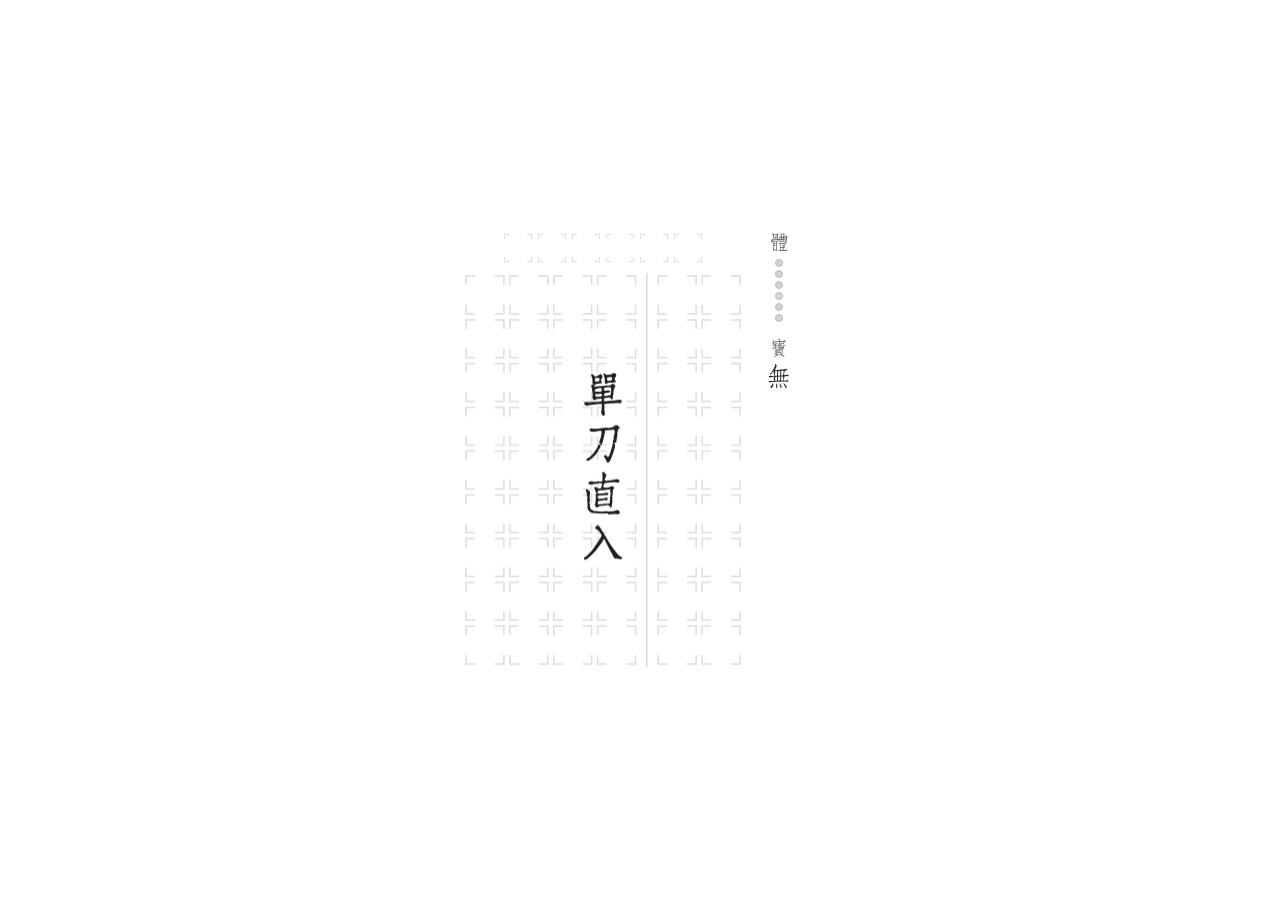
==== index.html @ 14ae718d "feat: style, animation and copy update" ====
<!doctype html>
<html lang="zh-Hant">
  <head>
    <meta charset="utf-8">
    <meta name="viewport" content="width=device-width, initial-scale=1, viewport-fit=cover">
    <title>寸步短夢</title>
    <link rel="stylesheet" href="./styles.css?v=20260822-61">
  </head>
  <body>
    <div id="ui-effects" class="ui-effects" aria-hidden="true"></div>
    <main class="game-shell">
      <section class="play-area" aria-label="寸步短夢棋盤">
        <div id="upcoming" class="upcoming-row" aria-label="將至"></div>
        <canvas id="game" width="300" height="423"></canvas>
      </section>

      <aside class="side-panel" aria-label="狀態">
        <div class="status-block">
          <div class="stats-row">
            <div class="stat-item body-meter-section">
              <p class="label">體</p>
              <div class="stat-value-row">
                <div id="body-meter" class="body-meter" aria-label="體魄與根骨"></div>
              </div>
            </div>
            <div class="stat-item">
              <p class="label">寶</p>
              <p id="treasure" class="value">無</p>
            </div>
            <div class="blessings-section">
              <div id="blessings" class="blessing-tags" aria-label="已得福澤"></div>
            </div>
          </div>
        </div>
        <div class="mobile-pause-actions">
          <button id="pause-run" type="button">止戈</button>
        </div>
        <div class="round-actions">
          <p id="round" class="round-value">第一回</p>
          <button id="new-run" type="button">週而復始</button>
        </div>
        <div class="hidden-dev-controls">
          <button id="show-shop" type="button">暫看行商</button>
        </div>
      </aside>
    </main>

    <script type="module" src="./src/main.js?v=20260822-147"></script>
  </body>
</html>
---- styles.css ----
@font-face {
  font-family: "Huiwen-Fangsong";
  src: url("./assets/fonts/huiwen-fangsong.ttf") format("truetype");
  font-display: block;
}

:root {
  color-scheme: light;
  --bg: #ffffff;
  --ink: #222222;
  --muted: #666666;
  --panel: #ffffff;
  --line: #bdbdbd;
  --accent: #333333;
  --red-heart: #a30636;
  --shield-blue: #5f7fa8;
  --curse-blue: #0057ba;
}

* {
  box-sizing: border-box;
}

body {
  min-height: 100vh;
  margin: 0;
  display: grid;
  place-items: center;
  align-content: center;
  gap: 14px;
  background: var(--bg);
  color: var(--ink);
  font-family: "Huiwen-Fangsong", "STFangsong", "Songti TC", serif;
  touch-action: none;
  overscroll-behavior: none;
}

.ui-effects {
  position: fixed;
  inset: 0;
  z-index: 5;
  pointer-events: none;
}

.ui-effect-glyph {
  position: absolute;
  left: 0;
  top: 0;
  font-family: "Huiwen-Fangsong", "STFangsong", "Songti TC", serif;
  font-size: 1.72rem;
  font-weight: 400;
  line-height: 1;
  will-change: transform, opacity;
}

.ui-effect-glyph.expand {
  font-size: 2.05rem;
}

.game-shell {
  position: relative;
  width: min(94vw, 620px);
  display: grid;
  grid-template-columns: minmax(260px, 300px) max-content;
  gap: 7px;
  align-items: start;
  justify-content: center;
}

.play-area {
  padding: 10px;
  background: #ffffff;
}

.upcoming-row {
  display: grid;
  grid-template-columns: repeat(6, 30px);
  gap: 4px;
  justify-content: center;
  margin-bottom: 10px;
}

.upcoming-slot {
  --corner: #dddddd;
  position: relative;
  display: grid;
  place-items: center;
  aspect-ratio: 1;
  color: var(--ink);
  font-size: 1.22rem;
  font-weight: 400;
  line-height: 1;
  animation: upcoming-shift 180ms ease-out both;
}

.upcoming-slot::before {
  content: "";
  position: absolute;
  inset: 1px;
  background:
    linear-gradient(var(--corner), var(--corner)) left top / 5px 1px no-repeat,
    linear-gradient(var(--corner), var(--corner)) left top / 1px 5px no-repeat,
    linear-gradient(var(--corner), var(--corner)) right top / 5px 1px no-repeat,
    linear-gradient(var(--corner), var(--corner)) right top / 1px 5px no-repeat,
    linear-gradient(var(--corner), var(--corner)) left bottom / 5px 1px no-repeat,
    linear-gradient(var(--corner), var(--corner)) left bottom / 1px 5px no-repeat,
    linear-gradient(var(--corner), var(--corner)) right bottom / 5px 1px no-repeat,
    linear-gradient(var(--corner), var(--corner)) right bottom / 1px 5px no-repeat;
}

.upcoming-slot.attack {
  color: var(--red-heart);
}

.upcoming-slot.cursed::after {
  content: "呪";
  position: absolute;
  right: 3px;
  top: 2px;
  color: var(--curse-blue);
  font-size: 0.52rem;
  line-height: 1;
}

@keyframes upcoming-shift {
  from {
    opacity: 0;
    transform: translateX(10px);
  }

  to {
    opacity: 1;
    transform: translateX(0);
  }
}

canvas {
  width: 100%;
  aspect-ratio: 300 / 423;
  display: block;
  background: #ffffff;
}

.side-panel {
  width: max-content;
  justify-self: start;
  display: grid;
  grid-template-columns: max-content max-content;
  gap: 10px;
  align-items: start;
  padding: 10px 0;
  background: var(--panel);
}

.status-block {
  width: max-content;
  min-width: 0;
  display: block;
}

.label {
  margin: 0;
  color: var(--muted);
  font-size: 1.26rem;
  font-weight: 400;
  text-align: center;
  writing-mode: vertical-rl;
  text-orientation: upright;
}

.value {
  margin: 0;
  font-size: 1.58rem;
  font-weight: 400;
  line-height: 1;
  text-align: center;
  writing-mode: vertical-rl;
  text-orientation: upright;
  will-change: transform, opacity;
}

.value-roll-up {
  animation: value-roll-up 260ms ease-out both;
}

.value-roll-down {
  animation: value-roll-down 260ms ease-out both;
}

.stats-row {
  display: flex;
  flex-direction: column;
  align-items: center;
  gap: 13px;
}

.stat-item {
  display: flex;
  flex-direction: column;
  align-items: center;
  gap: 6px;
  min-width: 0;
}

.stat-value-row {
  width: 38px;
  min-height: 66px;
  display: flex;
  justify-content: center;
}

.body-meter {
  display: grid;
  grid-template-rows: repeat(6, 8px);
  grid-auto-flow: column;
  grid-auto-columns: 8px;
  width: 38px;
  gap: 3px 4px;
  align-items: center;
  justify-content: center;
}

.body-meter.hp-shake {
  animation: hp-shake 420ms ease-in-out both;
}

.body-dot {
  width: 8px;
  height: 8px;
  border: 1px solid var(--line);
  background: #d2d2d2;
  border-radius: 50%;
}

.body-dot.filled {
  border-color: var(--red-heart);
  background: var(--red-heart);
}

.guard-dot {
  width: 8px;
  height: 8px;
  border: 1px solid var(--shield-blue);
  background: var(--shield-blue);
  border-radius: 50%;
}

.body-dot {
  grid-row: auto;
}

.blessings-section {
  min-width: 0;
  display: flex;
  flex-direction: column;
  align-items: center;
  gap: 6px;
}

.blessing-tags {
  min-height: 66px;
  display: flex;
  flex-direction: column;
  flex-wrap: wrap;
  align-items: center;
  justify-content: center;
  gap: 8px;
}

.blessing-tag {
  border: 1px solid var(--red-heart);
  border-radius: 2px;
  padding: 3px 1px;
  color: var(--red-heart);
  font-size: 0.92rem;
  line-height: 1.2;
  text-align: center;
  writing-mode: vertical-rl;
  text-orientation: upright;
}

.blessing-tag.curse-tag {
  border-color: var(--curse-blue);
  color: var(--curse-blue);
}

.round-actions {
  width: max-content;
  display: flex;
  flex-direction: column;
  align-items: center;
  gap: 6px;
}

.mobile-pause-actions {
  display: none;
}

.round-value {
  margin: 0;
  color: var(--ink);
  font-size: 1.04rem;
  font-weight: 800;
  line-height: 1.2;
  text-align: center;
  writing-mode: vertical-rl;
  text-orientation: upright;
}

.is-idle .round-value {
  visibility: hidden;
}

@keyframes hp-shake {
  0%,
  100% {
    transform: translateX(0);
  }

  20% {
    transform: translateX(-3px);
  }

  40% {
    transform: translateX(3px);
  }

  60% {
    transform: translateX(-2px);
  }

  80% {
    transform: translateX(2px);
  }
}

@keyframes value-roll-up {
  0% {
    opacity: 0.32;
    transform: translateY(0.42em);
  }

  100% {
    opacity: 1;
    transform: translateY(0);
  }
}

@keyframes value-roll-down {
  0% {
    opacity: 0.32;
    transform: translateY(-0.42em);
  }

  100% {
    opacity: 1;
    transform: translateY(0);
  }
}

button {
  min-width: 30px;
  border: 1px solid var(--accent);
  border-radius: 2px;
  background: var(--accent);
  color: #fff;
  font: inherit;
  font-weight: 800;
  font-size: 1.08rem;
  letter-spacing: 0.12em;
  padding: 5px 1px;
  cursor: pointer;
  text-align: center;
  writing-mode: vertical-rl;
  text-orientation: upright;
}

.hidden-dev-controls {
  display: none;
}

button:focus-visible {
  outline: 3px solid #777777;
  outline-offset: 3px;
}

#new-run {
  display: none;
}

.red {
  color: var(--red-heart);
}

@media (max-width: 900px) {
  body {
    min-height: 100svh;
    place-items: center;
    padding:
      max(6px, env(safe-area-inset-top))
      max(6px, env(safe-area-inset-right))
      max(6px, env(safe-area-inset-bottom))
      max(6px, env(safe-area-inset-left));
  }

  .game-shell {
    width: min(96vw, 560px);
    grid-template-columns: minmax(240px, 300px) max-content;
    gap: 6px;
    align-items: stretch;
    padding: 8px 0;
  }

  .play-area {
    padding: 8px;
  }

  .side-panel {
    display: grid;
    grid-template-columns: max-content max-content;
    gap: 8px;
    align-self: stretch;
    padding: 8px 0;
  }

  .status-block {
    width: max-content;
    justify-self: start;
  }

  .stats-row {
    flex-direction: column;
    align-items: center;
    gap: 10px;
  }

  .stat-item {
    flex-direction: column;
    gap: 5px;
  }

  .label {
    font-size: 1.34rem;
  }

  .value {
    font-size: 1.66rem;
  }

  .stat-value-row {
    width: 43px;
    min-height: 70px;
  }

  .body-meter {
    grid-template-rows: repeat(6, 9px);
    grid-auto-flow: column;
    grid-auto-columns: 9px;
    width: 43px;
    gap: 4px;
  }

  .body-dot,
  .guard-dot {
    width: 9px;
    height: 9px;
  }

  .blessing-tags {
    min-height: 70px;
    flex-direction: column;
    justify-content: center;
    gap: 8px;
  }

  .blessing-tag {
    padding: 2px 1px;
    font-size: 0.98rem;
  }

  .round-actions {
    grid-column: 2;
    grid-row: 1 / span 2;
    width: max-content;
    flex-direction: column;
    gap: 7px;
  }

  .mobile-pause-actions {
    position: absolute;
    right: 10px;
    bottom: 10px;
    display: flex;
  }

  .round-value {
    font-size: 1.06rem;
  }

  button {
    min-width: 28px;
    font-size: 1.02rem;
    padding: 4px 1px;
    letter-spacing: 0.1em;
  }

  #pause-run {
    min-width: 36px;
    font-size: 1.36rem;
    letter-spacing: 0.18em;
    padding: 3px;
  }
}

@media (max-width: 560px) {
  body {
    place-items: center;
    padding:
      max(6px, env(safe-area-inset-top))
      max(6px, env(safe-area-inset-right))
      max(6px, env(safe-area-inset-bottom))
      max(6px, env(safe-area-inset-left));
  }

  .game-shell {
    width: min(100%, 372px);
    grid-template-columns: minmax(0, 268px) max-content;
    gap: 5px;
  }
}

@media (max-width: 560px) and (orientation: portrait) {
  body {
    padding-top: max(12px, env(safe-area-inset-top));
  }
}
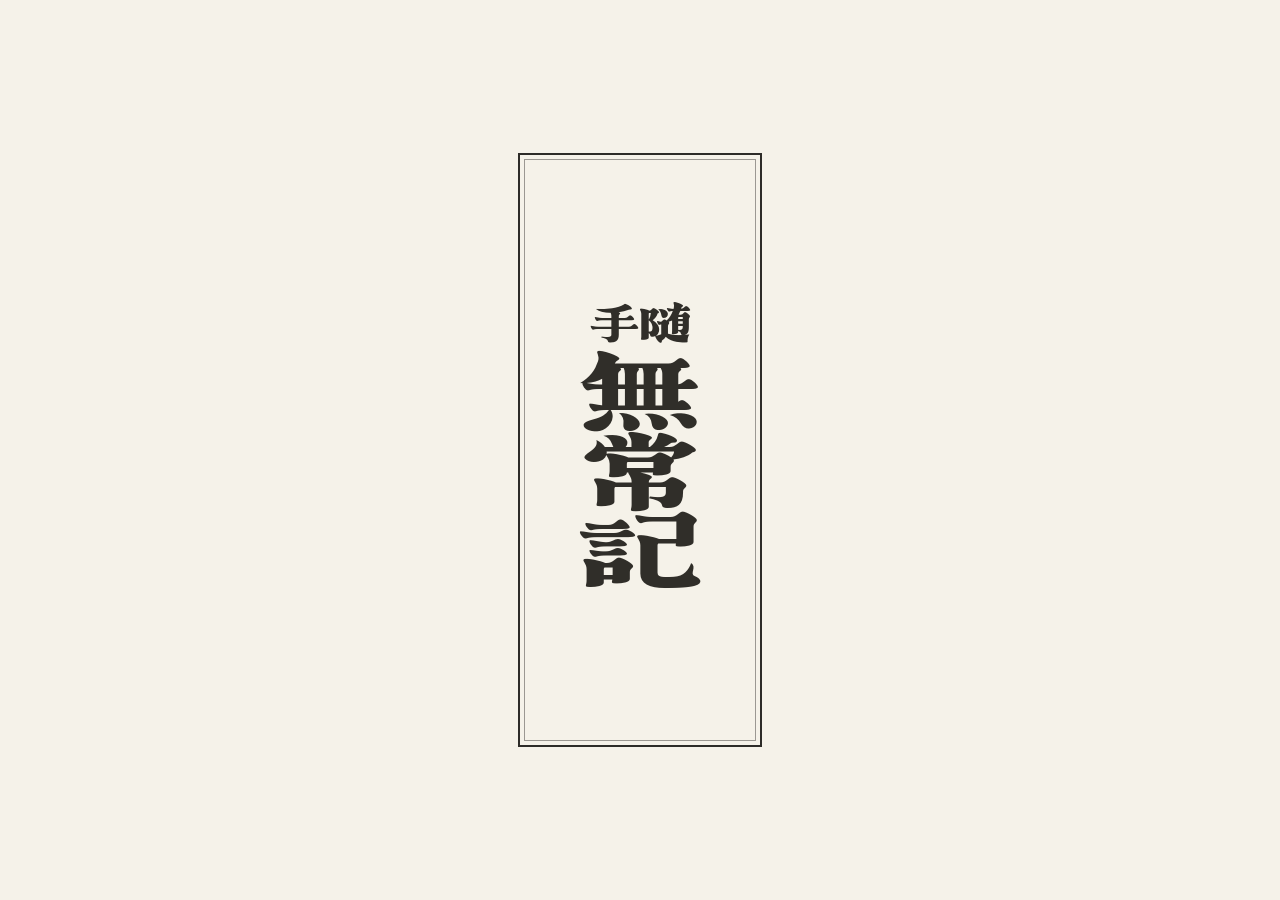
==== commit 062765b3: "feat: game balance and visuals" ====
--- a/index.html
+++ b/index.html
@@ -3,19 +3,34 @@
   <head>
     <meta charset="utf-8">
     <meta name="viewport" content="width=device-width, initial-scale=1, viewport-fit=cover">
-    <title>寸步短夢</title>
-    <link rel="stylesheet" href="./styles.css?v=20260822-61">
+    <title>随手無常記</title>
+    <link rel="stylesheet" href="./styles.css?v=20260825-90">
   </head>
-  <body>
+  <body class="is-idle">
+    <section id="cover" class="cover-screen" role="button" tabindex="0" aria-label="開始随手無常記">
+      <div class="cover-title">
+        <p class="cover-prefix"><span>随</span><span>手</span></p>
+        <h1 class="cover-main-title" aria-label="無常記">
+          <span>無</span>
+          <span>常</span>
+          <span>記</span>
+        </h1>
+      </div>
+    </section>
+
     <div id="ui-effects" class="ui-effects" aria-hidden="true"></div>
     <main class="game-shell">
-      <section class="play-area" aria-label="寸步短夢棋盤">
+      <section class="play-area" aria-label="随手無常記棋盤">
         <div id="upcoming" class="upcoming-row" aria-label="將至"></div>
         <canvas id="game" width="300" height="423"></canvas>
       </section>
 
       <aside class="side-panel" aria-label="狀態">
         <div class="status-block">
+          <div class="round-actions">
+            <p id="round" class="round-value">第一回</p>
+            <button id="new-run" type="button">週而復始</button>
+          </div>
           <div class="stats-row">
             <div class="stat-item body-meter-section">
               <p class="label">體</p>
@@ -32,19 +47,12 @@
             </div>
           </div>
         </div>
-        <div class="mobile-pause-actions">
-          <button id="pause-run" type="button">止戈</button>
-        </div>
-        <div class="round-actions">
-          <p id="round" class="round-value">第一回</p>
-          <button id="new-run" type="button">週而復始</button>
-        </div>
         <div class="hidden-dev-controls">
           <button id="show-shop" type="button">暫看行商</button>
         </div>
       </aside>
     </main>
 
-    <script type="module" src="./src/main.js?v=20260822-147"></script>
+    <script type="module" src="./src/main.js?v=20260825-17"></script>
   </body>
 </html>
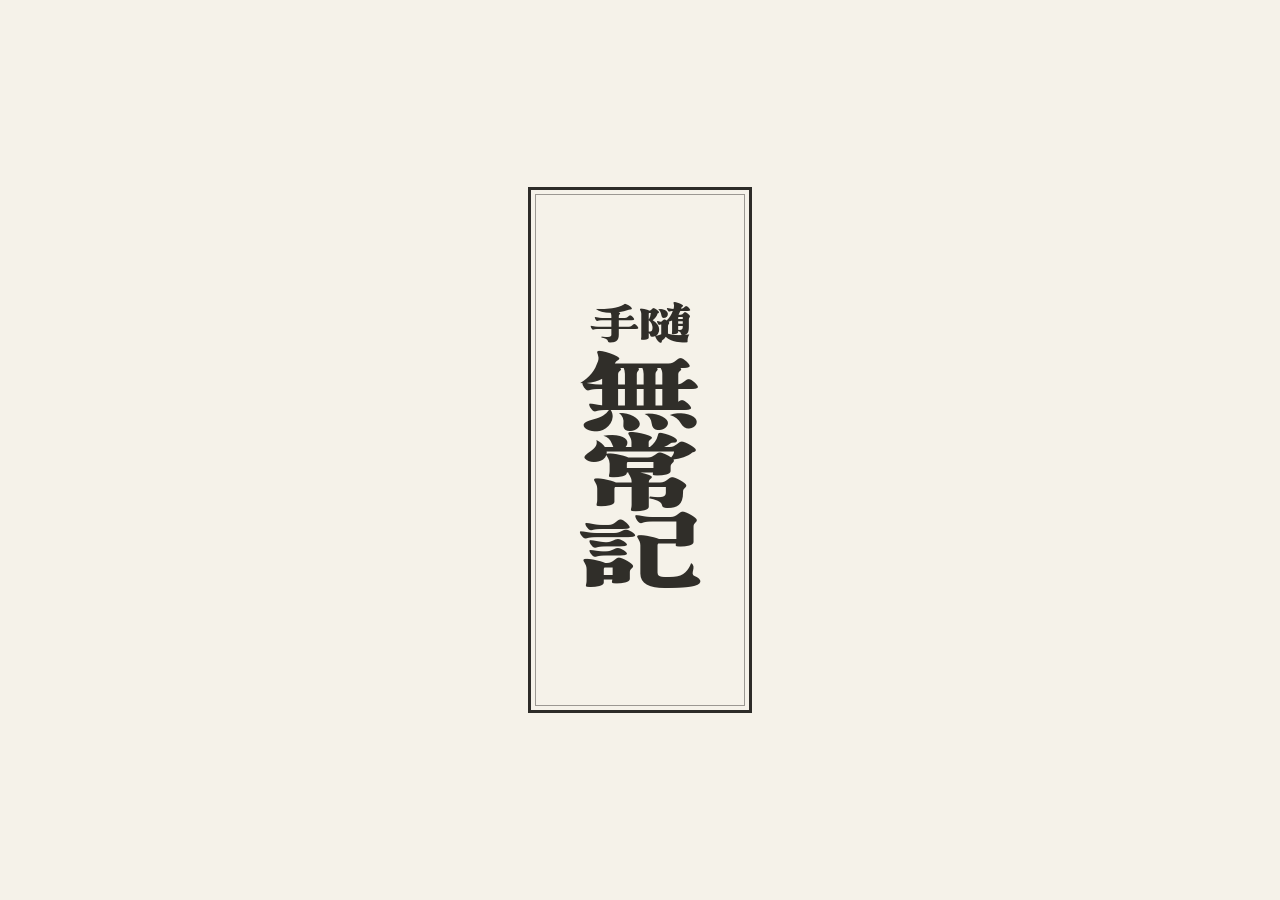
==== commit a7220f22: "fix: UI updates" ====
--- a/index.html
+++ b/index.html
@@ -4,7 +4,7 @@
     <meta charset="utf-8">
     <meta name="viewport" content="width=device-width, initial-scale=1, viewport-fit=cover">
     <title>随手無常記</title>
-    <link rel="stylesheet" href="./styles.css?v=20260825-90">
+    <link rel="stylesheet" href="./styles.css?v=20260825-97">
   </head>
   <body class="is-idle">
     <section id="cover" class="cover-screen" role="button" tabindex="0" aria-label="開始随手無常記">
@@ -53,6 +53,8 @@
       </aside>
     </main>
 
-    <script type="module" src="./src/main.js?v=20260825-17"></script>
+    <button id="pause-run" class="mobile-pause" type="button" aria-label="暫歇" hidden>歇</button>
+
+    <script type="module" src="./src/main.js?v=20260825-30"></script>
   </body>
 </html>
